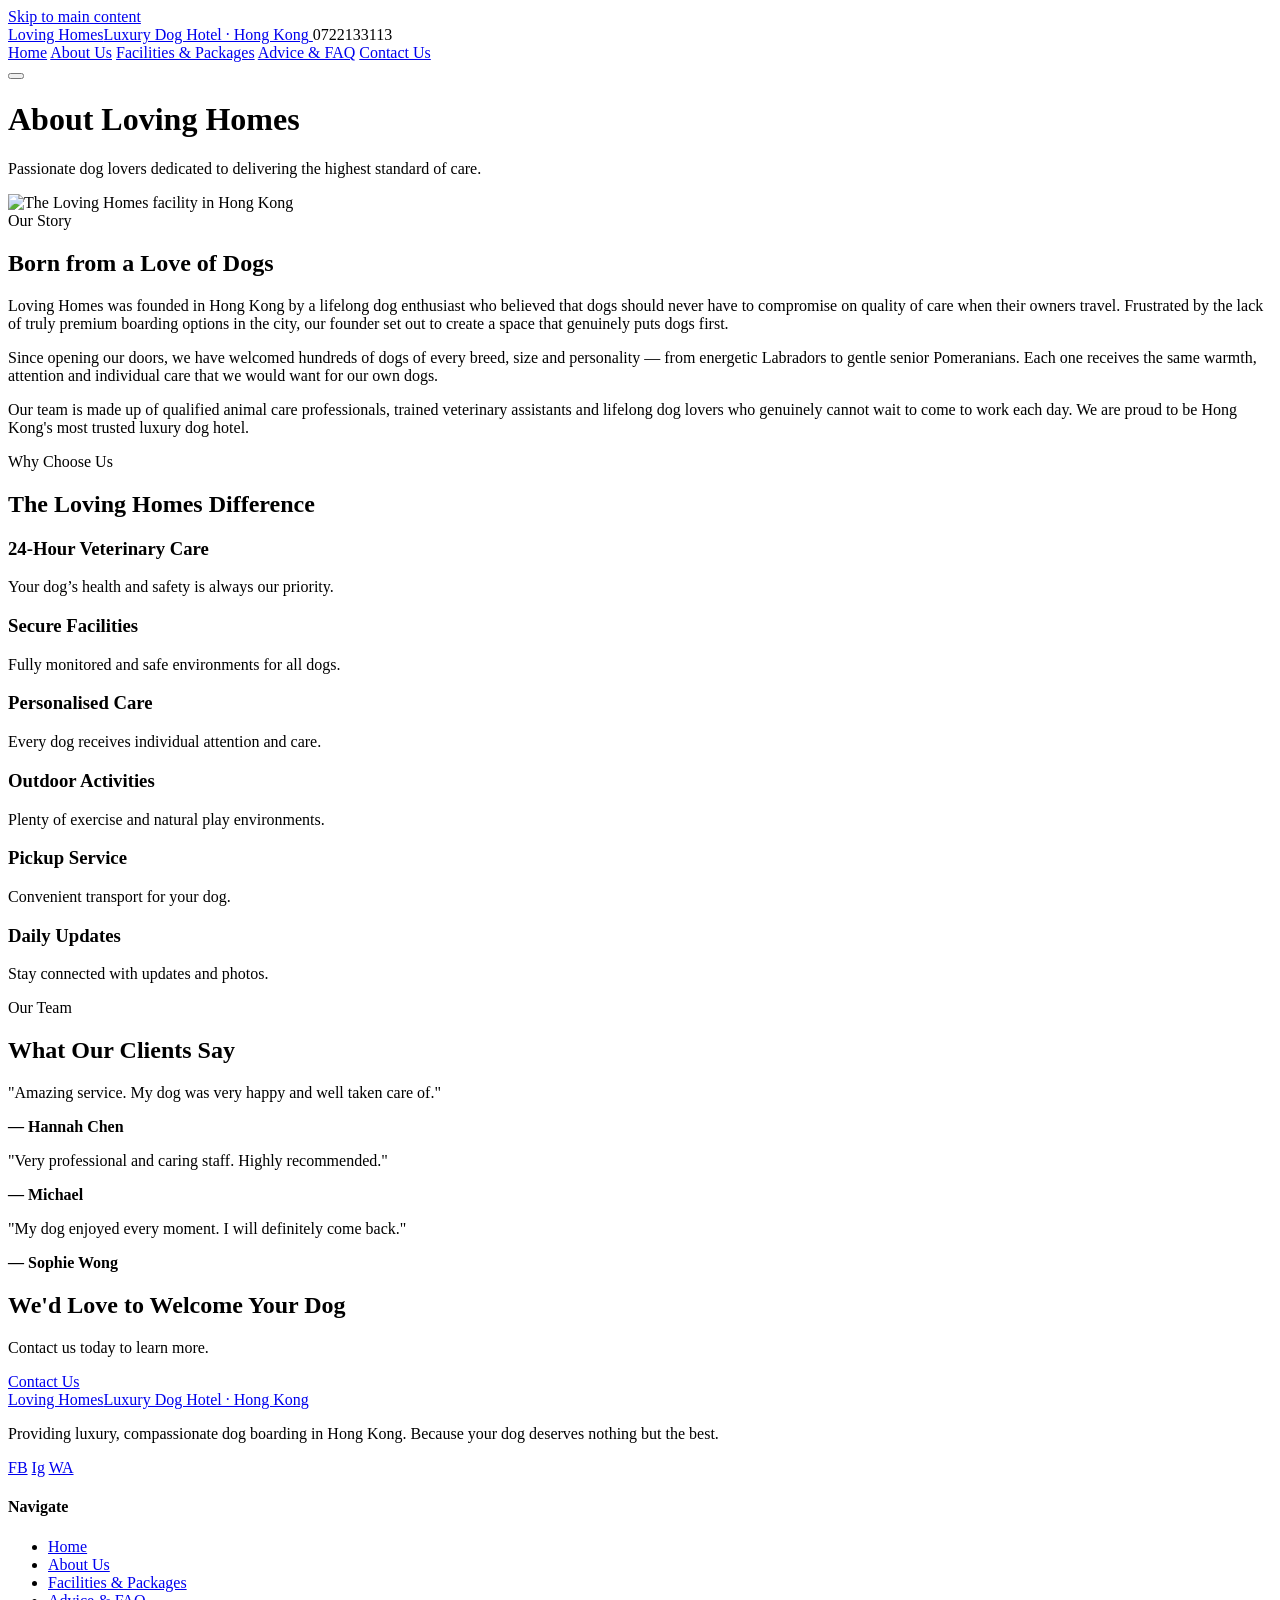
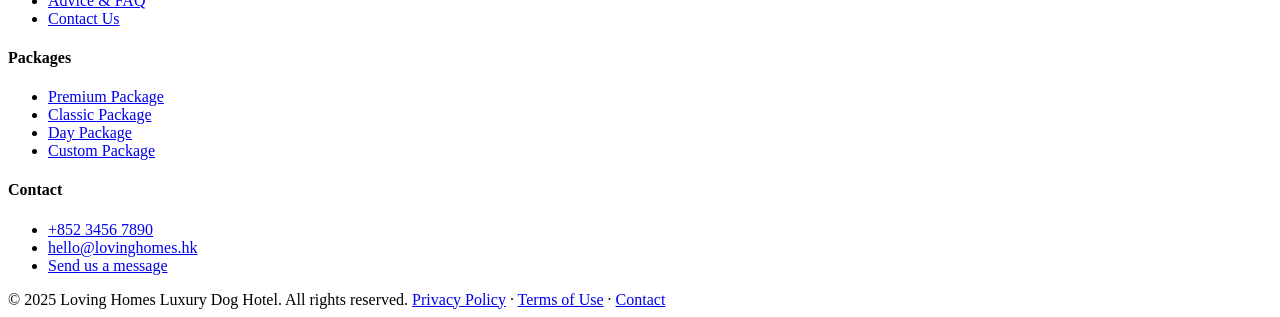
==== about.html @ 440424e0 "Add files via upload" ====
<!DOCTYPE html>
<html lang="en">
<head>
  <meta charset="UTF-8">
  <meta name="viewport" content="width=device-width, initial-scale=1.0">
  <meta name="description" content="Learn about Loving Homes – our story, our values, and the passionate team behind Hong Kong's premier luxury dog hotel.">
  <title>About Us | Loving Homes Dog Hotel Hong Kong</title>
  <link rel="stylesheet" href="css/style.css">
</head>

<body>

<a href="#main-content" class="skip-link">Skip to main content</a>

<header id="site-header">
  <div class="header-inner">
    <a href="index.html" class="logo">
      <span class="logo-text">Loving Homes<span>Luxury Dog Hotel · Hong Kong</span></span>
    </a>
    <span class="header-contact">0722133113</span>

    <nav id="main-nav">
      <a href="index.html">Home</a>
      <a href="about.html" class="active">About Us</a>
      <a href="packages.html">Facilities & Packages</a>
      <a href="advice.html">Advice & FAQ</a>
      <a href="contact.html" class="nav-cta">Contact Us</a>
    </nav>

    <button class="hamburger" id="hamburger">
      <span></span><span></span><span></span>
    </button>
  </div>
</header>

<main id="main-content">

  <!-- BANNER -->
  <div class="page-banner">
    <div class="container">
      <h1>About Loving Homes</h1>
      <p>Passionate dog lovers dedicated to delivering the highest standard of care.</p>
    </div>
  </div>

    <!-- OUR STORY -->
    <section class="section" aria-labelledby="story-heading">
      <div class="container">
        <div class="two-col">
          <div class="two-col-img">
            <img src="images/Dog5.jpg" alt="The Loving Homes facility in Hong Kong">
          </div>
          <div>
            <span class="section-label">Our Story</span>
            <h2 id="story-heading">Born from a Love of Dogs</h2>
            <div class="divider" aria-hidden="true"></div>
            <p>Loving Homes was founded in Hong Kong by a lifelong dog enthusiast who believed that dogs should never have to compromise on quality of care when their owners travel. Frustrated by the lack of truly premium boarding options in the city, our founder set out to create a space that genuinely puts dogs first.</p>
            <p>Since opening our doors, we have welcomed hundreds of dogs of every breed, size and personality — from energetic Labradors to gentle senior Pomeranians. Each one receives the same warmth, attention and individual care that we would want for our own dogs.</p>
            <p>Our team is made up of qualified animal care professionals, trained veterinary assistants and lifelong dog lovers who genuinely cannot wait to come to work each day. We are proud to be Hong Kong's most trusted luxury dog hotel.</p>
          </div>
        </div>
      </div>
    </section>

   <!-- WHY US -->
  <section class="section section-alt">
    <div class="container">

      <div class="section-heading centered">
        <span class="section-label">Why Choose Us</span>
        <h2>The Loving Homes Difference</h2>
        <div class="divider"></div>
      </div>

      <div class="why-grid">

        <div class="why-card">
          <h3>24-Hour Veterinary Care</h3>
          <p>Your dog’s health and safety is always our priority.</p>
        </div>

        <div class="why-card">
          <h3>Secure Facilities</h3>
          <p>Fully monitored and safe environments for all dogs.</p>
        </div>

        <div class="why-card">
          <h3>Personalised Care</h3>
          <p>Every dog receives individual attention and care.</p>
        </div>

        <div class="why-card">
          <h3>Outdoor Activities</h3>
          <p>Plenty of exercise and natural play environments.</p>
        </div>

        <div class="why-card">
          <h3>Pickup Service</h3>
          <p>Convenient transport for your dog.</p>
        </div>

        <div class="why-card">
          <h3>Daily Updates</h3>
          <p>Stay connected with updates and photos.</p>
        </div>

      </div>
    </div>
  </section>

    <!-- TEAM -->
   <section class="section">
  <div class="container">

    <div class="section-heading centered">
      <span class="section-label">Our Team</span>
      <h2>What Our Clients Say</h2>
      <div class="divider"></div>
    </div>

    <div class="testimonials-grid">

      <div class="testi-card">
        <p>"Amazing service. My dog was very happy and well taken care of."</p>
        <strong>— Hannah Chen</strong>
      </div>

      <div class="testi-card">
        <p>"Very professional and caring staff. Highly recommended."</p>
        <strong>— Michael</strong>
      </div>

      <div class="testi-card">
        <p>"My dog enjoyed every moment. I will definitely come back."</p>
        <strong>— Sophie Wong</strong>
      </div>

    </div>
  </div>
</section>

    <!-- CTA BANNER -->
    <section class="cta-banner">
  <div class="container">
    <h2>We'd Love to Welcome Your Dog</h2>
    <p>Contact us today to learn more.</p>
    <a href="contact.html" class="btn btn-light">Contact Us</a>
   </div>
  </section>

</main>

 <footer id="site-footer" role="contentinfo">
    <div class="container">
      <div class="footer-inner">
        <div class="footer-brand">
          <a href="index.html" class="logo">
            <span class="logo-icon" aria-hidden="true"></span>
            <span class="logo-text">Loving Homes<span>Luxury Dog Hotel · Hong Kong</span></span>
          </a>
          <p>Providing luxury, compassionate dog boarding in Hong Kong. Because your dog deserves nothing but the best.</p>
          <div class="social-icons">
            <a href="#" class="social-icon" aria-label="Facebook">FB</a>
            <a href="#" class="social-icon" aria-label="Instagram">Ig</a>
            <a href="#" class="social-icon" aria-label="WhatsApp">WA</a>
          </div>
        </div>
        <div class="footer-col">
          <h4>Navigate</h4>
          <ul>
            <li><a href="index.html">Home</a></li>
            <li><a href="about.html">About Us</a></li>
            <li><a href="packages.html">Facilities &amp; Packages</a></li>
            <li><a href="advice.html">Advice &amp; FAQ</a></li>
            <li><a href="contact.html">Contact Us</a></li>
          </ul>
        </div>
        <div class="footer-col">
          <h4>Packages</h4>
          <ul>
            <li><a href="packages.html#premium">Premium Package</a></li>
            <li><a href="packages.html#classic">Classic Package</a></li>
            <li><a href="packages.html#day">Day Package</a></li>
            <li><a href="contact.html">Custom Package</a></li>
          </ul>
        </div>
        <div class="footer-col">
          <h4>Contact</h4>
          <ul>
            <li><a href="tel:+85234567890">+852 3456 7890</a></li>
            <li><a href="mailto:hello@lovinghomes.hk">hello@lovinghomes.hk</a></li>
            <li><a href="contact.html">Send us a message</a></li>
          </ul>
        </div>
      </div>
      <div class="footer-bottom">
        <span>© 2025 Loving Homes Luxury Dog Hotel. All rights reserved.</span>
        <span><a href="#">Privacy Policy</a> · <a href="#">Terms of Use</a> · <a href="contact.html">Contact</a></span>
      </div>
    </div>
  </footer>

  <script src="js/main.js"></script>
</body>
</html>
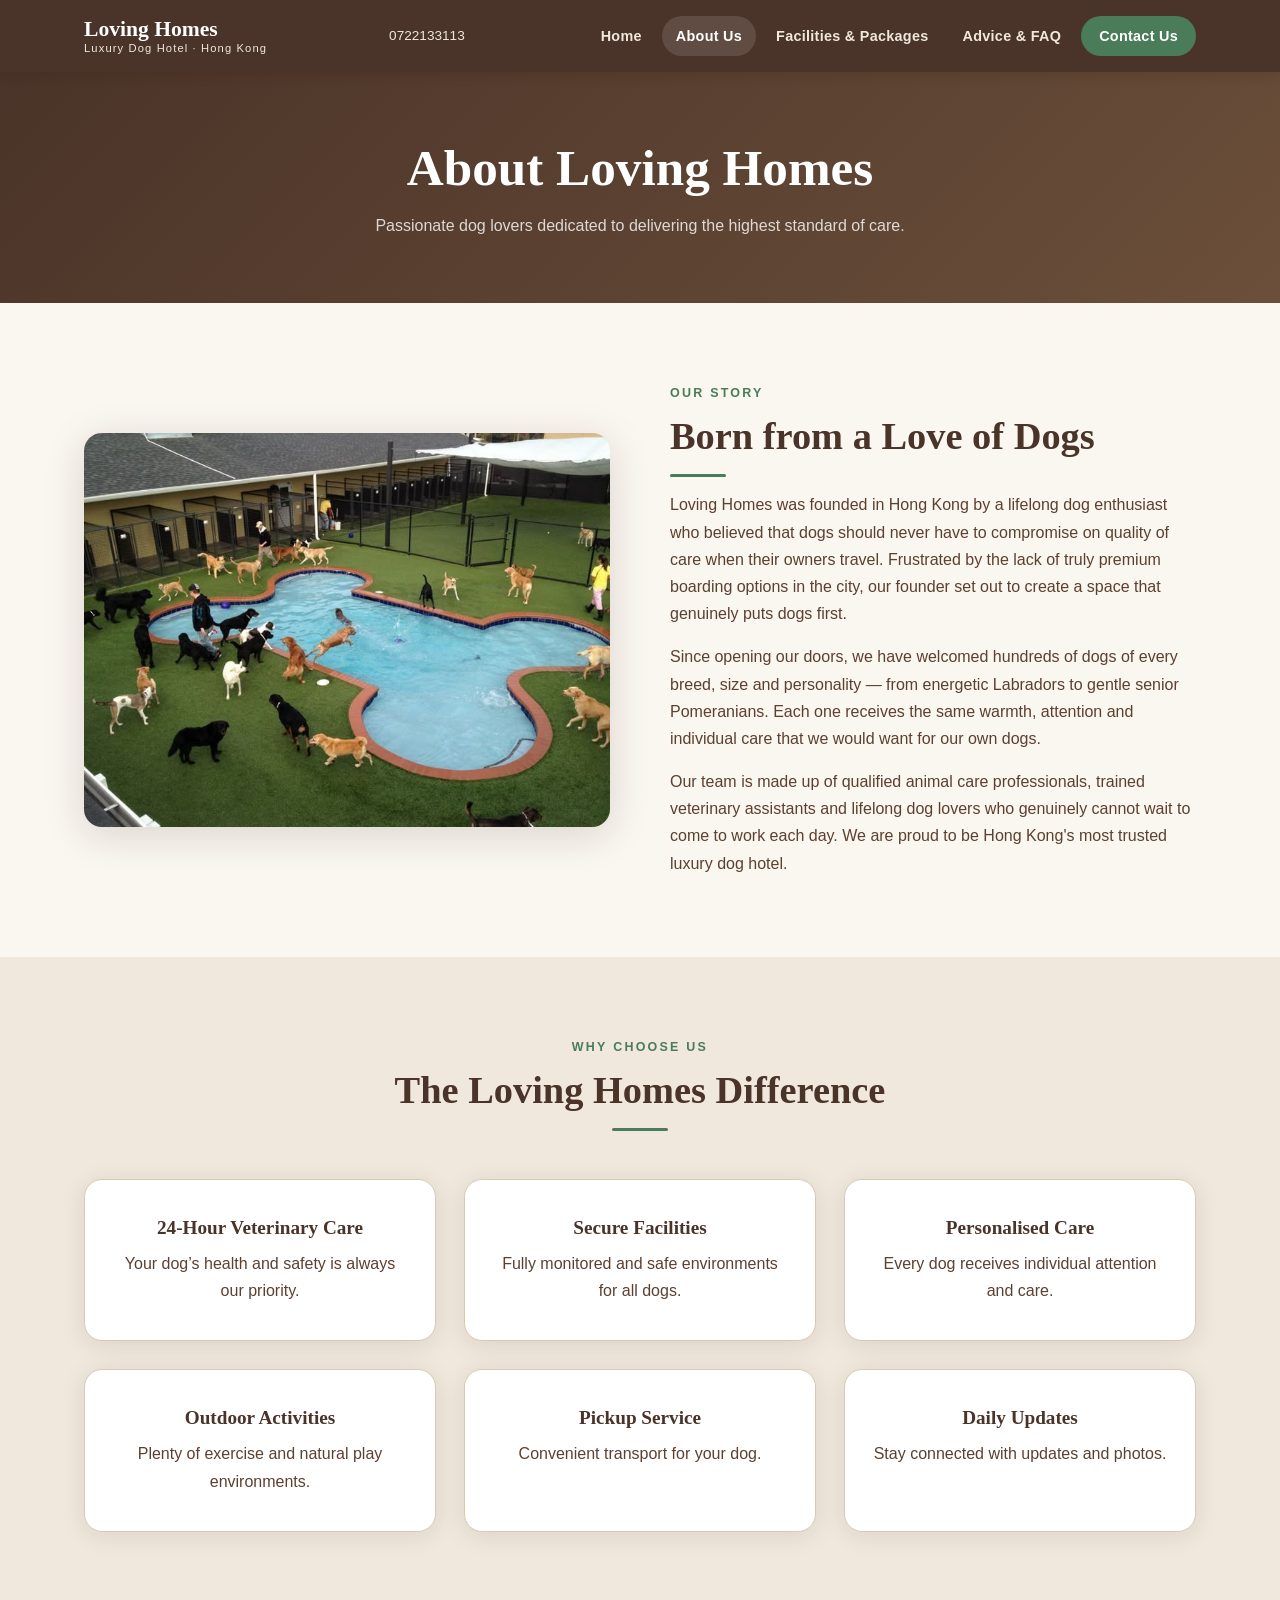
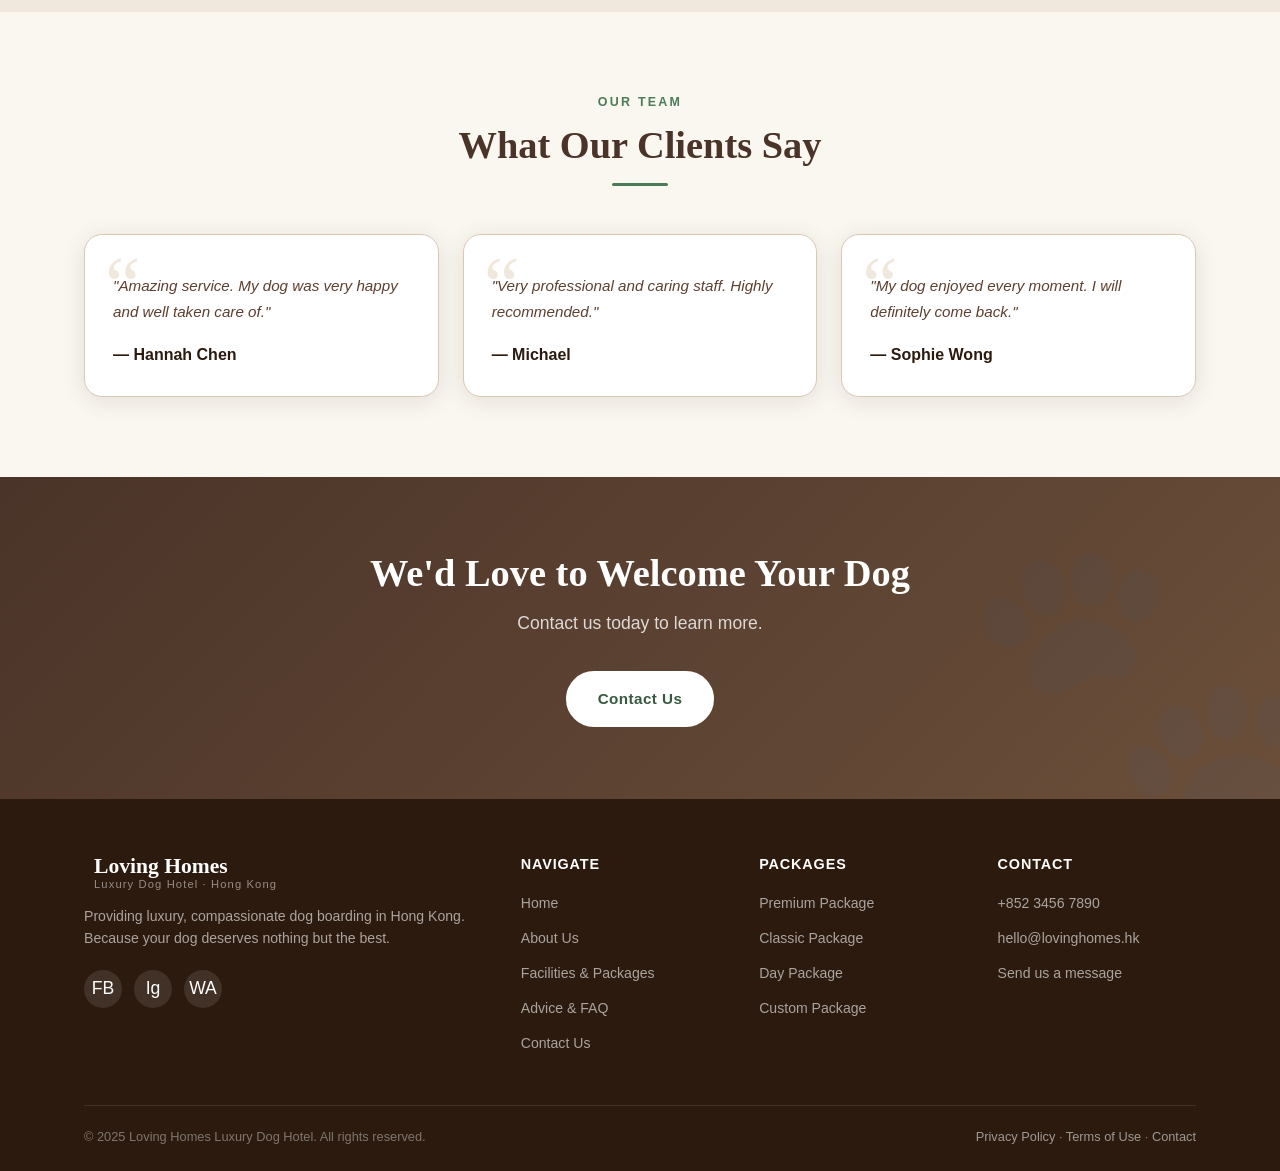
==== commit 53e46453: "Update about.html" ====
--- a/about.html
+++ b/about.html
@@ -5,7 +5,7 @@
   <meta name="viewport" content="width=device-width, initial-scale=1.0">
   <meta name="description" content="Learn about Loving Homes – our story, our values, and the passionate team behind Hong Kong's premier luxury dog hotel.">
   <title>About Us | Loving Homes Dog Hotel Hong Kong</title>
-  <link rel="stylesheet" href="css/style.css">
+  <link rel="stylesheet" href="style.css">
 </head>
 
 <body>
@@ -48,7 +48,7 @@
       <div class="container">
         <div class="two-col">
           <div class="two-col-img">
-            <img src="images/Dog5.jpg" alt="The Loving Homes facility in Hong Kong">
+            <img src="Dog5.jpg" alt="The Loving Homes facility in Hong Kong">
           </div>
           <div>
             <span class="section-label">Our Story</span>
--- a/style.css
+++ b/style.css
@@ -0,0 +1,1384 @@
+@import url('https://fonts.googleapis.com/css2?family=Playfair+Display:ital,wght@0,400;0,600;0,700;1,400&family=Lato:wght@300;400;700&display=swap');
+
+/* ================================================
+   CSS VARIABLES
+   ================================================ */
+:root {
+  --primary:       #6B4F3A;
+  --primary-dark:  #4A3328;
+  --secondary:     #A07850;
+  --accent:        #4A7C59;
+  --accent-dark:   #36593F;
+  --bg-light:      #FAF6F0;
+  --bg-mid:        #F0E8DC;
+  --bg-dark:       #2C1A0E;
+  --text-dark:     #2C1A0E;
+  --text-mid:      #5C4030;
+  --text-light:    #FFFFFF;
+  --border:        #D9C8B4;
+  --shadow:        0 4px 24px rgba(44,26,14,0.10);
+  --shadow-lg:     0 8px 40px rgba(44,26,14,0.15);
+  --radius:        10px;
+  --radius-lg:     18px;
+  --transition:    0.3s ease;
+  --font-heading:  'Playfair Display', Georgia, serif;
+  --font-body:     'Lato', Arial, sans-serif;
+}
+
+/* ================================================
+   RESET & BASE
+   ================================================ */
+*, *::before, *::after {
+  box-sizing: border-box;
+  margin: 0;
+  padding: 0;
+}
+
+html {
+  scroll-behavior: smooth;
+  font-size: 16px;
+}
+
+body {
+  font-family: var(--font-body);
+  background: var(--bg-light);
+  color: var(--text-dark);
+  line-height: 1.7;
+}
+
+img {
+  max-width: 100%;
+  height: auto;
+  display: block;
+}
+
+a {
+  color: var(--accent);
+  text-decoration: none;
+  transition: color var(--transition);
+}
+
+a:hover {
+  color: var(--accent-dark);
+}
+
+ul {
+  list-style: none;
+}
+
+/* ================================================
+   ACCESSIBILITY – SKIP LINK
+   ================================================ */
+.skip-link {
+  position: absolute;
+  top: -100px;
+  left: 0;
+  background: var(--accent);
+  color: #fff;
+  padding: 10px 18px;
+  z-index: 9999;
+  border-radius: 0 0 var(--radius) 0;
+  font-weight: 700;
+  transition: top 0.2s;
+}
+
+.skip-link:focus {
+  top: 0;
+}
+
+/* ================================================
+   TYPOGRAPHY
+   ================================================ */
+h1, h2, h3, h4, h5 {
+  font-family: var(--font-heading);
+  line-height: 1.25;
+  color: var(--primary-dark);
+}
+
+h1 { font-size: clamp(2rem, 5vw, 3.2rem); }
+h2 { font-size: clamp(1.6rem, 3.5vw, 2.4rem); }
+h3 { font-size: clamp(1.2rem, 2.5vw, 1.6rem); }
+h4 { font-size: 1.1rem; }
+
+p {
+  margin-bottom: 1rem;
+  color: var(--text-mid);
+}
+
+p:last-child {
+  margin-bottom: 0;
+}
+
+.section-label {
+  display: block;
+  font-size: 0.78rem;
+  font-weight: 700;
+  letter-spacing: 0.18em;
+  text-transform: uppercase;
+  color: var(--accent);
+  margin-bottom: 0.5rem;
+}
+
+/* ================================================
+   LAYOUT HELPERS
+   ================================================ */
+.container {
+  max-width: 1160px;
+  margin: 0 auto;
+  padding: 0 24px;
+}
+
+.section {
+  padding: 80px 0;
+}
+
+.section-alt {
+  background: var(--bg-mid);
+}
+
+.text-center {
+  text-align: center;
+}
+
+/* ================================================
+   BUTTONS
+   ================================================ */
+.btn {
+  display: inline-block;
+  padding: 13px 30px;
+  border-radius: 50px;
+  font-family: var(--font-body);
+  font-weight: 700;
+  font-size: 0.95rem;
+  letter-spacing: 0.03em;
+  cursor: pointer;
+  border: 2px solid transparent;
+  transition: all var(--transition);
+  text-align: center;
+}
+
+.btn-primary {
+  background: var(--accent);
+  color: #fff;
+  border-color: var(--accent);
+}
+
+.btn-primary:hover {
+  background: var(--accent-dark);
+  border-color: var(--accent-dark);
+  color: #fff;
+  transform: translateY(-2px);
+  box-shadow: 0 6px 20px rgba(74,124,89,0.35);
+}
+
+.btn-outline {
+  background: transparent;
+  color: var(--primary);
+  border-color: var(--primary);
+}
+
+.btn-outline:hover {
+  background: var(--primary);
+  color: #fff;
+  transform: translateY(-2px);
+}
+
+.btn-light {
+  background: #fff;
+  color: var(--accent-dark);
+  border-color: #fff;
+}
+
+.btn-light:hover {
+  background: var(--bg-mid);
+  border-color: var(--bg-mid);
+  transform: translateY(-2px);
+}
+
+/* ================================================
+   HEADER & NAVIGATION
+   ================================================ */
+#site-header {
+  position: sticky;
+  top: 0;
+  z-index: 1000;
+  background: var(--primary-dark);
+  box-shadow: 0 2px 12px rgba(44,26,14,0.18);
+}
+
+.header-inner {
+  display: flex;
+  align-items: center;
+  justify-content: space-between;
+  padding: 0 24px;
+  max-width: 1160px;
+  margin: 0 auto;
+  height: 72px;
+}
+
+.logo {
+  display: flex;
+  align-items: center;
+  gap: 10px;
+  text-decoration: none;
+}
+
+.logo-icon {
+  font-size: 1.8rem;
+}
+
+.logo-text {
+  font-family: var(--font-heading);
+  font-size: 1.35rem;
+  font-weight: 700;
+  color: #fff;
+  line-height: 1.1;
+}
+
+.logo-text span {
+  display: block;
+  font-size: 0.7rem;
+  font-weight: 300;
+  letter-spacing: 0.1em;
+  color: var(--bg-mid);
+  font-family: var(--font-body);
+}
+
+.header-contact {
+  color: var(--bg-mid);
+  font-size: 0.85rem;
+  display: flex;
+  align-items: center;
+  gap: 6px;
+}
+
+#main-nav {
+  display: flex;
+  align-items: center;
+  gap: 6px;
+}
+
+#main-nav a {
+  color: var(--bg-mid);
+  font-weight: 700;
+  font-size: 0.9rem;
+  padding: 8px 14px;
+  border-radius: 50px;
+  transition: all var(--transition);
+  letter-spacing: 0.02em;
+}
+
+#main-nav a:hover,
+#main-nav a.active {
+  background: rgba(255,255,255,0.12);
+  color: #fff;
+}
+
+#main-nav a.nav-cta {
+  background: var(--accent);
+  color: #fff;
+  padding: 8px 18px;
+}
+
+#main-nav a.nav-cta:hover {
+  background: var(--accent-dark);
+}
+
+/* Hamburger Menu */
+.hamburger {
+  display: none;
+  flex-direction: column;
+  gap: 5px;
+  cursor: pointer;
+  padding: 8px;
+  background: none;
+  border: none;
+}
+
+.hamburger span {
+  display: block;
+  width: 25px;
+  height: 2px;
+  background: #fff;
+  border-radius: 2px;
+  transition: all var(--transition);
+}
+
+.hamburger.open span:nth-child(1) {
+  transform: rotate(45deg) translate(5px, 5px);
+}
+
+.hamburger.open span:nth-child(2) {
+  opacity: 0;
+}
+
+.hamburger.open span:nth-child(3) {
+  transform: rotate(-45deg) translate(5px, -5px);
+}
+
+/* ================================================
+   HERO SECTION
+   ================================================ */
+.hero {
+  position: relative;
+  min-height: 88vh;
+  display: flex;
+  align-items: center;
+  overflow: hidden;
+  background: linear-gradient(135deg, #3D2616 0%, #6B4F3A 50%, #4A7C59 100%);
+}
+
+.hero-bg {
+  position: absolute;
+  inset: 0;
+  background: linear-gradient(135deg, #8B7355 0%, #6B8F71 100%);
+  opacity: 0.3;
+}
+
+.hero-overlay {
+  position: absolute;
+  inset: 0;
+  background: linear-gradient(to right, rgba(44,26,14,0.85) 0%, rgba(44,26,14,0.4) 60%, transparent 100%);
+}
+
+.hero-content {
+  position: relative;
+  z-index: 2;
+  max-width: 620px;
+  padding: 60px 24px 60px 48px;
+}
+
+.hero-content .section-label {
+  color: var(--bg-mid);
+}
+
+.hero-content h1 {
+  color: #fff;
+  margin-bottom: 1.2rem;
+  font-style: italic;
+}
+
+.hero-content p {
+  color: rgba(255,255,255,0.85);
+  font-size: 1.15rem;
+  margin-bottom: 2rem;
+}
+
+.hero-btns {
+  display: flex;
+  gap: 14px;
+  flex-wrap: wrap;
+}
+
+.hero-paws {
+  position: absolute;
+  right: 80px;
+  top: 50%;
+  transform: translateY(-50%);
+  font-size: 12rem;
+  opacity: 0.07;
+  z-index: 1;
+  pointer-events: none;
+}
+
+/* ================================================
+   FACILITY STRIP
+   ================================================ */
+.facility-strip {
+  background: var(--primary-dark);
+  padding: 32px 0;
+}
+
+.facility-strip-inner {
+  display: flex;
+  justify-content: space-around;
+  flex-wrap: wrap;
+  gap: 20px;
+  max-width: 1160px;
+  margin: 0 auto;
+  padding: 0 24px;
+}
+
+.fstrip-item {
+  display: flex;
+  align-items: center;
+  gap: 10px;
+  color: var(--bg-mid);
+  font-size: 0.9rem;
+  font-weight: 700;
+}
+
+.fstrip-item .icon {
+  font-size: 1.4rem;
+}
+
+/* ================================================
+   SECTION HEADINGS
+   ================================================ */
+.section-heading {
+  margin-bottom: 48px;
+}
+
+.section-heading h2 {
+  margin-bottom: 0.5rem;
+}
+
+.section-heading p {
+  font-size: 1.05rem;
+  max-width: 560px;
+}
+
+.section-heading.centered {
+  text-align: center;
+}
+
+.section-heading.centered p {
+  margin: 0 auto;
+}
+
+.divider {
+  width: 56px;
+  height: 3px;
+  background: var(--accent);
+  border-radius: 2px;
+  margin: 14px 0;
+}
+
+.section-heading.centered .divider {
+  margin: 14px auto;
+}
+
+/* ================================================
+   TWO COLUMN LAYOUT
+   ================================================ */
+.two-col {
+  display: grid;
+  grid-template-columns: 1fr 1fr;
+  gap: 60px;
+  align-items: center;
+}
+
+.two-col-img {
+  border-radius: var(--radius-lg);
+  overflow: hidden;
+  box-shadow: var(--shadow-lg);
+  aspect-ratio: 4/3;
+  background: var(--bg-mid);
+}
+
+.two-col-img img {
+  width: 100%;
+  height: 100%;
+  object-fit: cover;
+}
+
+.img-placeholder {
+  width: 100%;
+  height: 100%;
+  min-height: 260px;
+  display: flex;
+  align-items: center;
+  justify-content: center;
+  font-size: 5rem;
+  background: linear-gradient(135deg, var(--bg-mid), var(--border));
+}
+
+/* ================================================
+   PACKAGE CARDS
+   ================================================ */
+.packages-grid {
+  display: grid;
+  grid-template-columns: repeat(3, 1fr);
+  gap: 28px;
+  margin-top: 16px;
+}
+
+.pkg-card {
+  background: #fff;
+  border-radius: var(--radius-lg);
+  box-shadow: var(--shadow);
+  overflow: hidden;
+  display: flex;
+  flex-direction: column;
+  transition: transform var(--transition), box-shadow var(--transition);
+  border: 1px solid var(--border);
+}
+
+.pkg-card:hover {
+  transform: translateY(-6px);
+  box-shadow: var(--shadow-lg);
+}
+
+.pkg-header {
+  padding: 28px 24px 20px;
+  text-align: center;
+}
+
+.pkg-header.premium {
+  background: linear-gradient(135deg, #6B4F3A, #A07850);
+}
+
+.pkg-header.classic {
+  background: linear-gradient(135deg, #4A7C59, #6FAB80);
+}
+
+.pkg-header.day {
+  background: linear-gradient(135deg, #8A6A4A, #C4A878);
+}
+
+.pkg-badge {
+  display: inline-block;
+  font-size: 0.72rem;
+  font-weight: 700;
+  letter-spacing: 0.14em;
+  text-transform: uppercase;
+  background: rgba(255,255,255,0.25);
+  padding: 3px 12px;
+  border-radius: 50px;
+  margin-bottom: 10px;
+  color: #fff;
+}
+
+.pkg-header h3 {
+  color: #fff;
+  font-size: 1.5rem;
+  margin-bottom: 4px;
+}
+
+.pkg-header p {
+  color: rgba(255,255,255,0.85);
+  font-size: 0.9rem;
+  margin: 0;
+}
+
+.pkg-body {
+  padding: 24px;
+  flex: 1;
+  display: flex;
+  flex-direction: column;
+}
+
+.pkg-features {
+  margin-bottom: 24px;
+  flex: 1;
+}
+
+.pkg-features li {
+  display: flex;
+  align-items: flex-start;
+  gap: 10px;
+  padding: 7px 0;
+  border-bottom: 1px solid var(--bg-mid);
+  font-size: 0.92rem;
+  color: var(--text-mid);
+}
+
+.pkg-features li:last-child {
+  border-bottom: none;
+}
+
+.pkg-features li::before {
+  content: '✓';
+  color: var(--accent);
+  font-weight: 700;
+  flex-shrink: 0;
+  margin-top: 2px;
+}
+
+.pkg-card .btn {
+  width: 100%;
+  text-align: center;
+}
+
+/* ================================================
+   FACILITIES GRID
+   ================================================ */
+.facilities-grid {
+  display: grid;
+  grid-template-columns: repeat(3, 1fr);
+  gap: 24px;
+}
+
+.facility-card {
+  background: #fff;
+  border-radius: var(--radius);
+  padding: 28px 24px;
+  border: 1px solid var(--border);
+  transition: all var(--transition);
+  box-shadow: var(--shadow);
+}
+
+.facility-card:hover {
+  border-color: var(--accent);
+  transform: translateY(-3px);
+  box-shadow: var(--shadow-lg);
+}
+
+.facility-icon {
+  font-size: 2.2rem;
+  margin-bottom: 14px;
+}
+
+.facility-card h4 {
+  margin-bottom: 8px;
+  color: var(--primary-dark);
+  font-size: 1.05rem;
+}
+
+.facility-card p {
+  font-size: 0.9rem;
+  margin: 0;
+}
+
+/* ================================================
+   TESTIMONIALS
+   ================================================ */
+.testimonials-grid {
+  display: grid;
+  grid-template-columns: repeat(3, 1fr);
+  gap: 24px;
+}
+
+.testi-card {
+  background: #fff;
+  border-radius: var(--radius-lg);
+  padding: 28px;
+  border: 1px solid var(--border);
+  box-shadow: var(--shadow);
+  position: relative;
+}
+
+.testi-card::before {
+  content: '\201C';
+  font-family: var(--font-heading);
+  font-size: 5rem;
+  line-height: 1;
+  color: var(--bg-mid);
+  position: absolute;
+  top: 10px;
+  left: 20px;
+}
+
+.testi-card p {
+  font-style: italic;
+  font-size: 0.95rem;
+  position: relative;
+  z-index: 1;
+  padding-top: 10px;
+  margin-bottom: 16px;
+}
+
+.testi-author {
+  display: flex;
+  align-items: center;
+  gap: 12px;
+}
+
+.testi-avatar {
+  width: 44px;
+  height: 44px;
+  border-radius: 50%;
+  background: var(--bg-mid);
+  display: flex;
+  align-items: center;
+  justify-content: center;
+  font-size: 1.4rem;
+  flex-shrink: 0;
+}
+
+.testi-name {
+  font-weight: 700;
+  font-size: 0.9rem;
+  color: var(--primary-dark);
+}
+
+.testi-dog {
+  font-size: 0.78rem;
+  color: var(--text-mid);
+}
+
+.stars {
+  color: #E8A020;
+  font-size: 0.85rem;
+  margin-bottom: 4px;
+}
+
+/* ================================================
+   CTA BANNER
+   ================================================ */
+.cta-banner {
+  background: linear-gradient(135deg, var(--primary-dark), var(--primary));
+  padding: 72px 0;
+  text-align: center;
+  position: relative;
+  overflow: hidden;
+}
+
+.cta-banner::before {
+  content: '🐾';
+  position: absolute;
+  font-size: 18rem;
+  opacity: 0.04;
+  top: -40px;
+  right: -40px;
+  pointer-events: none;
+}
+
+.cta-banner h2 {
+  color: #fff;
+  margin-bottom: 0.75rem;
+}
+
+.cta-banner p {
+  color: rgba(255,255,255,0.8);
+  font-size: 1.1rem;
+  margin-bottom: 2rem;
+  max-width: 560px;
+  margin-left: auto;
+  margin-right: auto;
+}
+
+/* ================================================
+   PAGE BANNER (inner pages)
+   ================================================ */
+.page-banner {
+  background: linear-gradient(135deg, var(--primary-dark) 0%, var(--primary) 100%);
+  padding: 64px 0;
+  text-align: center;
+}
+
+.page-banner h1 {
+  color: #fff;
+}
+
+.page-banner p {
+  color: rgba(255,255,255,0.8);
+  max-width: 560px;
+  margin: 12px auto 0;
+}
+
+/* ================================================
+   ABOUT PAGE – WHY CHOOSE US
+   ================================================ */
+.why-grid {
+  display: grid;
+  grid-template-columns: repeat(3, 1fr);
+  gap: 28px;
+}
+
+.why-card {
+  background: #fff;
+  border-radius: var(--radius-lg);
+  padding: 36px 28px;
+  text-align: center;
+  border: 1px solid var(--border);
+  box-shadow: var(--shadow);
+  transition: all var(--transition);
+}
+
+.why-card:hover {
+  transform: translateY(-4px);
+  box-shadow: var(--shadow-lg);
+}
+
+.why-icon {
+  font-size: 2.8rem;
+  margin-bottom: 18px;
+}
+
+.why-card h3 {
+  margin-bottom: 10px;
+  font-size: 1.2rem;
+}
+
+/* ================================================
+   ABOUT PAGE – TEAM
+   ================================================ */
+.team-grid {
+  display: grid;
+  grid-template-columns: repeat(3, 1fr);
+  gap: 28px;
+}
+
+.team-card {
+  background: #fff;
+  border-radius: var(--radius-lg);
+  overflow: hidden;
+  box-shadow: var(--shadow);
+  border: 1px solid var(--border);
+  text-align: center;
+  transition: all var(--transition);
+}
+
+.team-card:hover {
+  transform: translateY(-4px);
+  box-shadow: var(--shadow-lg);
+}
+
+.team-photo {
+  height: 180px;
+  background: linear-gradient(135deg, var(--bg-mid), var(--border));
+  display: flex;
+  align-items: center;
+  justify-content: center;
+  font-size: 5rem;
+}
+
+.team-info {
+  padding: 20px;
+}
+
+.team-info h4 {
+  margin-bottom: 4px;
+}
+
+.team-role {
+  font-size: 0.82rem;
+  color: var(--accent);
+  font-weight: 700;
+  text-transform: uppercase;
+  letter-spacing: 0.08em;
+}
+
+.team-info p {
+  font-size: 0.88rem;
+  margin-top: 8px;
+}
+
+/* ================================================
+   PACKAGES PAGE – CUSTOM BOX
+   ================================================ */
+.custom-pkg-box {
+  background: var(--bg-mid);
+  border: 2px dashed var(--border);
+  border-radius: var(--radius-lg);
+  padding: 36px;
+  text-align: center;
+  margin-top: 32px;
+}
+
+.custom-pkg-box h3 {
+  margin-bottom: 12px;
+}
+
+.custom-pkg-box p {
+  max-width: 520px;
+  margin: 0 auto 24px;
+}
+
+/* ================================================
+   FAQ ACCORDION
+   ================================================ */
+.faq-list {
+  max-width: 760px;
+  margin: 0 auto;
+}
+
+.faq-item {
+  border: 1px solid var(--border);
+  border-radius: var(--radius);
+  margin-bottom: 12px;
+  overflow: hidden;
+  background: #fff;
+  box-shadow: 0 2px 8px rgba(44,26,14,0.04);
+}
+
+.faq-question {
+  width: 100%;
+  background: none;
+  border: none;
+  padding: 20px 24px;
+  text-align: left;
+  font-family: var(--font-body);
+  font-size: 1rem;
+  font-weight: 700;
+  color: var(--primary-dark);
+  cursor: pointer;
+  display: flex;
+  justify-content: space-between;
+  align-items: center;
+  transition: background var(--transition);
+}
+
+.faq-question:hover {
+  background: var(--bg-mid);
+}
+
+.faq-question:focus {
+  outline: 3px solid var(--accent);
+  outline-offset: -3px;
+}
+
+.faq-toggle {
+  font-size: 1.4rem;
+  color: var(--accent);
+  font-weight: 300;
+  transition: transform var(--transition);
+  flex-shrink: 0;
+}
+
+.faq-item.open .faq-toggle {
+  transform: rotate(45deg);
+}
+
+.faq-answer {
+  max-height: 0;
+  overflow: hidden;
+  transition: max-height 0.4s ease, padding 0.3s ease;
+  padding: 0 24px;
+}
+
+.faq-item.open .faq-answer {
+  max-height: 400px;
+  padding: 0 24px 20px;
+}
+
+.faq-answer p {
+  font-size: 0.95rem;
+  margin: 0;
+}
+
+/* ================================================
+   ADVICE / ARTICLES GRID  ← UPDATED SECTION
+   ================================================ */
+.advice-grid {
+  display: grid;
+  grid-template-columns: repeat(3, 1fr);
+  gap: 24px;
+  margin-top: 48px;
+}
+
+.advice-card {
+  background: #fff;
+  border-radius: var(--radius-lg);
+  overflow: hidden;
+  box-shadow: var(--shadow);
+  border: 1px solid var(--border);
+  transition: all var(--transition);
+  display: flex;
+  flex-direction: column;
+}
+
+.advice-card:hover {
+  transform: translateY(-3px);
+  box-shadow: var(--shadow-lg);
+}
+
+/* ── UPDATED: supports real <img> tags ── */
+.advice-thumb {
+  height: 180px;
+  overflow: hidden;
+  background: var(--bg-mid);
+  flex-shrink: 0;
+}
+
+.advice-thumb img {
+  width: 100%;
+  height: 100%;
+  object-fit: cover;
+  display: block;
+  transition: transform 0.4s ease;
+}
+
+.advice-card:hover .advice-thumb img {
+  transform: scale(1.05);
+}
+
+/* Fallback: if no img tag, keep emoji display working */
+.advice-thumb:not(:has(img)) {
+  display: flex;
+  align-items: center;
+  justify-content: center;
+  font-size: 3rem;
+  background: linear-gradient(135deg, var(--bg-mid), var(--border));
+}
+/* ─────────────────────────────────────── */
+
+.advice-body {
+  padding: 20px;
+  flex: 1;
+  display: flex;
+  flex-direction: column;
+}
+
+.advice-body h4 {
+  margin-bottom: 8px;
+  font-size: 1rem;
+  color: var(--primary-dark);
+}
+
+.advice-body p {
+  font-size: 0.88rem;
+  margin-bottom: 14px;
+  flex: 1;
+}
+
+.advice-body a {
+  font-weight: 700;
+  font-size: 0.88rem;
+  color: var(--accent);
+  margin-top: auto;
+}
+
+.advice-body a:hover {
+  color: var(--accent-dark);
+  text-decoration: underline;
+}
+
+/* ================================================
+   CONTACT PAGE
+   ================================================ */
+.contact-layout {
+  display: grid;
+  grid-template-columns: 1.5fr 1fr;
+  gap: 60px;
+  align-items: start;
+}
+
+.contact-form-wrap {
+  background: #fff;
+  border-radius: var(--radius-lg);
+  padding: 40px;
+  box-shadow: var(--shadow);
+  border: 1px solid var(--border);
+}
+
+.form-group {
+  margin-bottom: 20px;
+}
+
+.form-group label {
+  display: block;
+  font-weight: 700;
+  font-size: 0.88rem;
+  color: var(--primary-dark);
+  margin-bottom: 6px;
+}
+
+.form-group .required-star {
+  color: var(--accent);
+  margin-left: 2px;
+}
+
+.form-group input,
+.form-group select,
+.form-group textarea {
+  width: 100%;
+  padding: 12px 16px;
+  border: 1.5px solid var(--border);
+  border-radius: var(--radius);
+  font-family: var(--font-body);
+  font-size: 0.95rem;
+  background: var(--bg-light);
+  color: var(--text-dark);
+  transition: border-color var(--transition), box-shadow var(--transition);
+}
+
+.form-group input:focus,
+.form-group select:focus,
+.form-group textarea:focus {
+  outline: none;
+  border-color: var(--accent);
+  box-shadow: 0 0 0 3px rgba(74,124,89,0.15);
+}
+
+.form-group input.error,
+.form-group select.error,
+.form-group textarea.error {
+  border-color: #c0392b;
+  box-shadow: 0 0 0 3px rgba(192,57,43,0.1);
+}
+
+.error-msg {
+  color: #c0392b;
+  font-size: 0.8rem;
+  margin-top: 4px;
+  display: none;
+}
+
+.form-group textarea {
+  resize: vertical;
+  min-height: 120px;
+}
+
+.form-row {
+  display: grid;
+  grid-template-columns: 1fr 1fr;
+  gap: 16px;
+}
+
+.form-confirmation {
+  display: none;
+  text-align: center;
+  padding: 48px 24px;
+}
+
+.form-confirmation .conf-icon {
+  font-size: 4rem;
+  margin-bottom: 16px;
+}
+
+.form-confirmation h3 {
+  margin-bottom: 12px;
+  color: var(--accent);
+}
+
+/* Contact Info Panel */
+.contact-info-item {
+  display: flex;
+  gap: 14px;
+  margin-bottom: 20px;
+  align-items: flex-start;
+}
+
+.ci-icon {
+  font-size: 1.4rem;
+  flex-shrink: 0;
+  margin-top: 2px;
+}
+
+.ci-text strong {
+  display: block;
+  font-size: 0.88rem;
+  color: var(--primary-dark);
+  margin-bottom: 2px;
+}
+
+.ci-text span {
+  font-size: 0.92rem;
+  color: var(--text-mid);
+}
+
+.map-placeholder {
+  background: var(--bg-mid);
+  border-radius: var(--radius);
+  height: 200px;
+  display: flex;
+  align-items: center;
+  justify-content: center;
+  font-size: 2.5rem;
+  margin-top: 24px;
+  border: 1px solid var(--border);
+  color: var(--text-mid);
+  font-family: var(--font-body);
+  flex-direction: column;
+  gap: 8px;
+}
+
+.map-placeholder span {
+  font-size: 0.85rem;
+}
+
+/* ================================================
+   FOOTER
+   ================================================ */
+#site-footer {
+  background: var(--bg-dark);
+  color: rgba(255,255,255,0.7);
+  padding: 56px 0 24px;
+}
+
+.footer-inner {
+  display: grid;
+  grid-template-columns: 2fr 1fr 1fr 1fr;
+  gap: 40px;
+  margin-bottom: 40px;
+}
+
+.footer-brand .logo-text {
+  color: #fff;
+}
+
+.footer-brand .logo-text span {
+  color: rgba(255,255,255,0.5);
+}
+
+.footer-brand p {
+  font-size: 0.88rem;
+  color: rgba(255,255,255,0.6);
+  margin-top: 14px;
+  line-height: 1.6;
+}
+
+.footer-col h4 {
+  color: #fff;
+  font-size: 0.9rem;
+  letter-spacing: 0.06em;
+  text-transform: uppercase;
+  margin-bottom: 16px;
+  font-family: var(--font-body);
+  font-weight: 700;
+}
+
+.footer-col ul li {
+  margin-bottom: 8px;
+}
+
+.footer-col ul li a {
+  color: rgba(255,255,255,0.6);
+  font-size: 0.88rem;
+  transition: color var(--transition);
+}
+
+.footer-col ul li a:hover {
+  color: #fff;
+}
+
+.social-icons {
+  display: flex;
+  gap: 12px;
+  margin-top: 20px;
+}
+
+.social-icon {
+  width: 38px;
+  height: 38px;
+  border-radius: 50%;
+  background: rgba(255,255,255,0.1);
+  display: flex;
+  align-items: center;
+  justify-content: center;
+  font-size: 1.1rem;
+  text-decoration: none;
+  transition: background var(--transition);
+  color: #fff;
+}
+
+.social-icon:hover {
+  background: var(--accent);
+  color: #fff;
+}
+
+.footer-bottom {
+  border-top: 1px solid rgba(255,255,255,0.1);
+  padding-top: 20px;
+  display: flex;
+  justify-content: space-between;
+  align-items: center;
+  flex-wrap: wrap;
+  gap: 12px;
+  font-size: 0.8rem;
+  color: rgba(255,255,255,0.4);
+}
+
+.footer-bottom a {
+  color: rgba(255,255,255,0.55);
+  transition: color var(--transition);
+}
+
+.footer-bottom a:hover {
+  color: #fff;
+}
+
+/* ================================================
+   RESPONSIVE – TABLET (max 1023px)
+   ================================================ */
+@media (max-width: 1023px) {
+  .two-col,
+  .contact-layout {
+    grid-template-columns: 1fr;
+  }
+
+  .packages-grid,
+  .facilities-grid,
+  .testimonials-grid,
+  .why-grid,
+  .team-grid,
+  .advice-grid {
+    grid-template-columns: 1fr 1fr;
+  }
+
+  .footer-inner {
+    grid-template-columns: 1fr 1fr;
+  }
+}
+
+/* ================================================
+   RESPONSIVE – MOBILE (max 767px)
+   ================================================ */
+@media (max-width: 767px) {
+  .section {
+    padding: 56px 0;
+  }
+
+  .header-contact {
+    display: none;
+  }
+
+  #main-nav {
+    display: none;
+    position: absolute;
+    top: 72px;
+    left: 0;
+    right: 0;
+    background: var(--primary-dark);
+    flex-direction: column;
+    align-items: stretch;
+    padding: 16px;
+    gap: 4px;
+    box-shadow: 0 8px 24px rgba(0,0,0,0.3);
+  }
+
+  #main-nav.open {
+    display: flex;
+  }
+
+  #main-nav a {
+    border-radius: var(--radius);
+    text-align: center;
+    padding: 12px;
+  }
+
+  .hamburger {
+    display: flex;
+  }
+
+  .hero-content {
+    padding: 40px 24px;
+  }
+
+  .hero-paws {
+    display: none;
+  }
+
+  .packages-grid,
+  .facilities-grid,
+  .testimonials-grid,
+  .why-grid,
+  .team-grid,
+  .advice-grid {
+    grid-template-columns: 1fr;
+  }
+
+  .facility-strip-inner {
+    flex-direction: column;
+    gap: 14px;
+  }
+
+  .form-row {
+    grid-template-columns: 1fr;
+  }
+
+  .footer-inner {
+    grid-template-columns: 1fr;
+  }
+
+  .footer-bottom {
+    flex-direction: column;
+    text-align: center;
+  }
+
+  /* Slightly shorter image on mobile */
+  .advice-thumb {
+    height: 150px;
+  }
+}
+
+/* ================================================
+   RESPONSIVE – VERY SMALL (max 380px)
+   ================================================ */
+@media (max-width: 380px) {
+  .advice-thumb {
+    height: 130px;
+  }
+}
